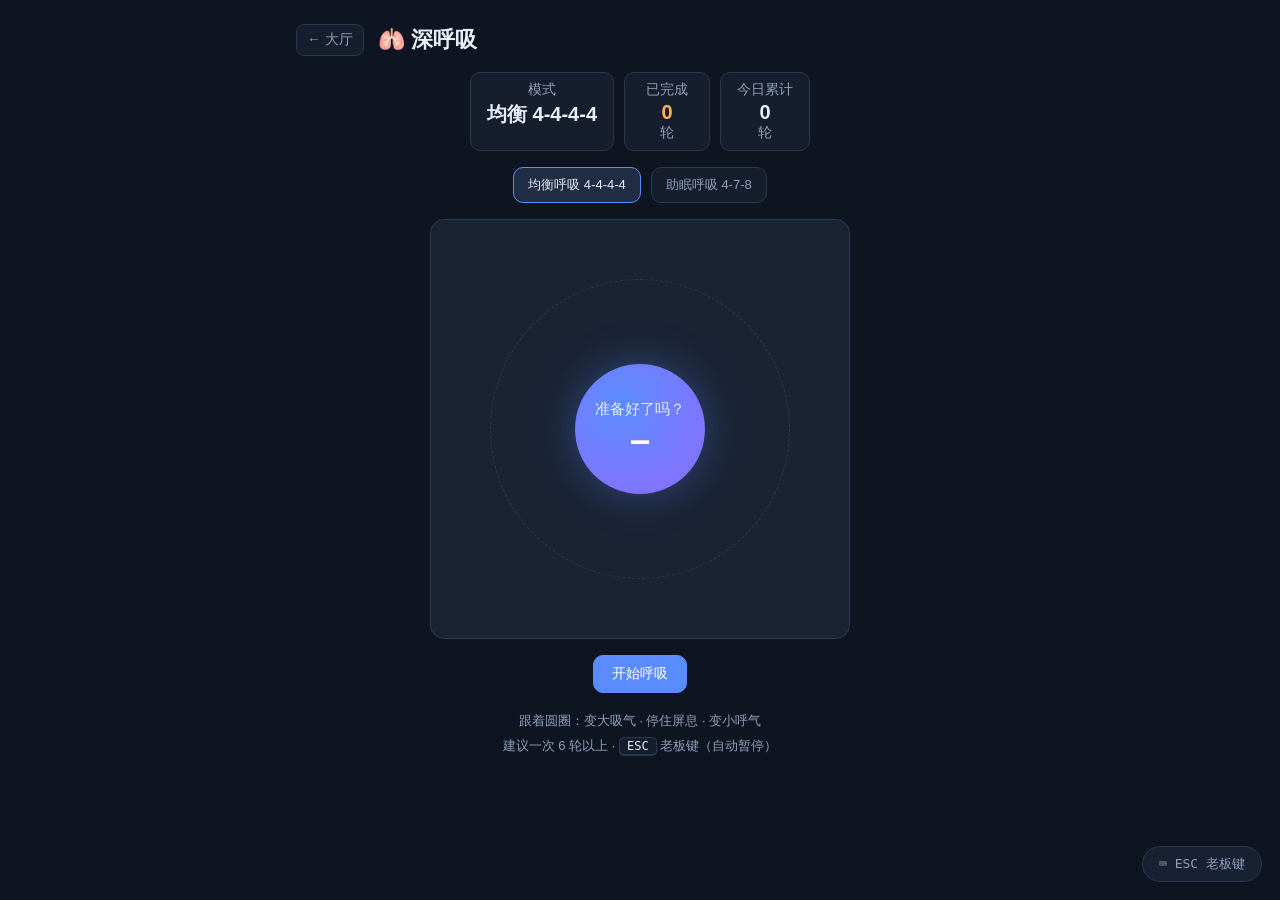
==== games/breathe/index.html @ e9174ad4 "feat(games): 添加四个新游戏功能 - 新增今日运势游戏，包含周易卦象和中英双语谐音梗 - 新增深呼吸训练游戏，支持均衡和助眠两种呼吸模式 - 新增长沙去哪玩路线生成器，随机拼装游玩路线并支" ====
<!DOCTYPE html>
<html lang="zh-CN">
<head>
  <meta charset="UTF-8">
  <meta name="viewport" content="width=device-width, initial-scale=1.0">
  <title>深呼吸 · 摸鱼大厅</title>
  <link rel="icon" href="data:image/svg+xml,<svg xmlns='http://www.w3.org/2000/svg' viewBox='0 0 100 100'><text y='0.9em' font-size='90'>🫁</text></svg>">
  <link rel="stylesheet" href="../../css/style.css">
</head>
<body>
  <main class="game-page">
    <div class="topbar">
      <a class="back-link" href="../../index.html">← 大厅</a>
      <h1>🫁 深呼吸</h1>
    </div>

    <div class="status-row">
      <div class="chip">模式<b id="mode-name">均衡 4-4-4-4</b></div>
      <div class="chip best">已完成<b id="rounds">0</b>轮</div>
      <div class="chip">今日累计<b id="total">0</b>轮</div>
    </div>

    <div class="mode-row">
      <button class="btn mode-btn active" data-mode="box" type="button">均衡呼吸 4-4-4-4</button>
      <button class="btn mode-btn" data-mode="relax" type="button">助眠呼吸 4-7-8</button>
    </div>

    <div class="breath-stage board-wrap">
      <div class="breath-ring"></div>
      <div class="breath-circle" id="circle">
        <span class="ph" id="phase">准备好了吗？</span>
        <b id="count">—</b>
      </div>
    </div>

    <button class="btn primary" id="toggle" type="button">开始呼吸</button>

    <p class="hint">
      跟着圆圈：变大吸气 · 停住屏息 · 变小呼气<br>
      建议一次 6 轮以上 · <kbd>ESC</kbd> 老板键（自动暂停）
    </p>
  </main>

  <script src="../../js/common.js"></script>
  <script src="./breathe.js"></script>
</body>
</html>
---- css/style.css ----
:root {
  --bg: #0e1420;
  --bg-soft: #161e2e;
  --card: #1a2334;
  --card-hover: #212d44;
  --border: #2a3852;
  --text: #e8edf6;
  --text-dim: #8fa0bd;
  --accent: #5b8cff;
  --accent-2: #8f6bff;
  --good: #3ddc97;
  --warn: #ffb454;
  --bad: #ff6b81;
  --radius: 14px;
  --mono: "SF Mono", "Cascadia Code", Consolas, "JetBrains Mono", monospace;
}

* { margin: 0; padding: 0; box-sizing: border-box; }

html, body { height: 100%; }

body {
  background: var(--bg);
  color: var(--text);
  font-family: -apple-system, BlinkMacSystemFont, "Segoe UI", "PingFang SC",
    "Hiragino Sans GB", "Microsoft YaHei", sans-serif;
  min-height: 100%;
  display: flex;
  flex-direction: column;
  -webkit-font-smoothing: antialiased;
}

a { color: var(--accent); text-decoration: none; }

/* ===== 大厅 ===== */

.lobby {
  max-width: 980px;
  margin: 0 auto;
  padding: 48px 24px 64px;
  width: 100%;
  flex: 1;
}

.lobby header { text-align: center; margin-bottom: 40px; }

.lobby .badge {
  display: inline-block;
  font-size: 13px;
  color: var(--text-dim);
  background: var(--bg-soft);
  border: 1px solid var(--border);
  border-radius: 999px;
  padding: 6px 14px;
  margin-bottom: 18px;
}

.lobby h1 {
  font-size: 42px;
  letter-spacing: 2px;
  background: linear-gradient(120deg, var(--accent), var(--accent-2));
  -webkit-background-clip: text;
  background-clip: text;
  color: transparent;
}

.lobby .subtitle { color: var(--text-dim); margin-top: 10px; font-size: 15px; }

.card-grid {
  display: grid;
  grid-template-columns: repeat(auto-fill, minmax(300px, 1fr));
  gap: 20px;
}

.game-card {
  display: flex;
  align-items: center;
  gap: 18px;
  background: var(--card);
  border: 1px solid var(--border);
  border-radius: var(--radius);
  padding: 22px 24px;
  color: var(--text);
  transition: transform 0.15s ease, background 0.15s ease, border-color 0.15s ease;
}

.game-card:hover {
  background: var(--card-hover);
  border-color: var(--accent);
  transform: translateY(-3px);
}

.game-card .icon {
  font-size: 40px;
  width: 68px;
  height: 68px;
  display: flex;
  align-items: center;
  justify-content: center;
  background: var(--bg-soft);
  border-radius: 12px;
  flex-shrink: 0;
}

.game-card .info h2 { font-size: 19px; margin-bottom: 6px; }
.game-card .info p { font-size: 13px; color: var(--text-dim); line-height: 1.5; }
.game-card .arrow { margin-left: auto; color: var(--text-dim); font-size: 20px; }

.lobby footer {
  text-align: center;
  color: var(--text-dim);
  font-size: 13px;
  margin-top: 48px;
}

/* ===== 游戏页通用 ===== */

.game-page {
  max-width: 720px;
  margin: 0 auto;
  padding: 24px 16px 48px;
  width: 100%;
  flex: 1;
  display: flex;
  flex-direction: column;
  align-items: center;
  gap: 16px;
}

.topbar {
  width: 100%;
  display: flex;
  align-items: center;
  gap: 14px;
}

.back-link {
  color: var(--text-dim);
  font-size: 14px;
  display: inline-flex;
  align-items: center;
  gap: 6px;
  padding: 6px 10px;
  border-radius: 8px;
  border: 1px solid var(--border);
  background: var(--bg-soft);
}

.back-link:hover { color: var(--text); border-color: var(--accent); }

.topbar h1 { font-size: 22px; flex: 1; }

.status-row {
  display: flex;
  gap: 10px;
  flex-wrap: wrap;
  justify-content: center;
}

.chip {
  background: var(--bg-soft);
  border: 1px solid var(--border);
  border-radius: 10px;
  padding: 8px 16px;
  font-size: 14px;
  color: var(--text-dim);
  min-width: 86px;
  text-align: center;
}

.chip b { display: block; font-size: 20px; color: var(--text); margin-top: 2px; }
.chip.best b { color: var(--warn); }

.board-wrap {
  background: var(--card);
  border: 1px solid var(--border);
  border-radius: var(--radius);
  padding: 18px;
}

canvas.board { display: block; border-radius: 8px; }

.btn {
  font-family: inherit;
  font-size: 14px;
  color: var(--text);
  background: var(--bg-soft);
  border: 1px solid var(--border);
  border-radius: 10px;
  padding: 9px 18px;
  cursor: pointer;
  transition: border-color 0.15s ease, background 0.15s ease;
}

.btn:hover { border-color: var(--accent); background: var(--card-hover); }
.btn.primary { background: var(--accent); border-color: var(--accent); color: #fff; }
.btn.primary:hover { filter: brightness(1.1); }
.btn:disabled { opacity: 0.45; cursor: not-allowed; }

.hint {
  color: var(--text-dim);
  font-size: 13px;
  text-align: center;
  line-height: 1.9;
}

.hint kbd {
  font-family: var(--mono);
  font-size: 12px;
  background: var(--bg-soft);
  border: 1px solid var(--border);
  border-bottom-width: 2px;
  border-radius: 5px;
  padding: 1px 7px;
  color: var(--text);
}

.overlay-mask {
  position: absolute;
  inset: 0;
  background: rgba(10, 14, 22, 0.82);
  display: flex;
  flex-direction: column;
  align-items: center;
  justify-content: center;
  gap: 14px;
  border-radius: 8px;
  z-index: 5;
}

.overlay-mask h2 { font-size: 26px; }
.overlay-mask p { color: var(--text-dim); font-size: 14px; }

.stage { position: relative; }

/* ===== 2048 ===== */

.grid2048 {
  position: relative;
  width: min(88vw, 440px);
  height: min(88vw, 440px);
  background: #232f47;
  border-radius: 10px;
  padding: 2.5%;
}

.grid2048 .cell {
  position: absolute;
  width: 22.5%;
  height: 22.5%;
  background: #1b2740;
  border-radius: 8px;
}

.grid2048 .tile {
  position: absolute;
  width: 22.5%;
  height: 22.5%;
  border-radius: 8px;
  display: flex;
  align-items: center;
  justify-content: center;
  font-weight: 700;
  font-size: clamp(18px, 6vw, 34px);
  transition: left 0.12s ease, top 0.12s ease;
}

@keyframes pop-in {
  0% { transform: scale(0); }
  60% { transform: scale(1.08); }
  100% { transform: scale(1); }
}

@keyframes merged-pop {
  0% { transform: scale(1); }
  50% { transform: scale(1.18); }
  100% { transform: scale(1); }
}

.tile.new { animation: pop-in 0.18s ease; }
.tile.merged { animation: merged-pop 0.18s ease; }

/* ===== 推箱子 ===== */

.soko-board {
  display: grid;
  gap: 3px;
  background: var(--bg-soft);
  padding: 12px;
  border-radius: 10px;
}

.soko-cell {
  aspect-ratio: 1;
  border-radius: 6px;
  display: flex;
  align-items: center;
  justify-content: center;
  font-size: clamp(16px, 3.4vw, 26px);
}

.soko-floor { background: #1d2942; }
.soko-wall { background: #42537a; box-shadow: inset 0 -3px 0 rgba(0,0,0,0.25); }
.soko-goal { background: #234232; box-shadow: inset 0 0 0 2px #2e5c47; }
.soko-box { background: #8a6a3d; box-shadow: inset 0 -4px 0 rgba(0,0,0,0.28); }
.soko-box.soko-box-done { background: var(--good); box-shadow: inset 0 -4px 0 rgba(0,0,0,0.2); }

.level-row { display: flex; gap: 8px; align-items: center; flex-wrap: wrap; justify-content: center; }

/* ===== 深呼吸 ===== */

.mode-row {
  display: flex;
  gap: 10px;
  flex-wrap: wrap;
  justify-content: center;
}

.btn.mode-btn { font-size: 13px; padding: 8px 14px; color: var(--text-dim); }
.btn.mode-btn.active {
  color: var(--text);
  border-color: var(--accent);
  background: var(--card-hover);
}

.breath-stage {
  width: min(88vw, 420px);
  height: min(88vw, 420px);
  display: flex;
  align-items: center;
  justify-content: center;
  position: relative;
}

.breath-ring {
  position: absolute;
  inset: 14%;
  border-radius: 50%;
  border: 1px dashed var(--border);
  pointer-events: none;
}

.breath-circle {
  width: 34%;
  height: 34%;
  border-radius: 50%;
  display: flex;
  flex-direction: column;
  align-items: center;
  justify-content: center;
  gap: 4px;
  background: radial-gradient(circle at 35% 30%, var(--accent), var(--accent-2));
  box-shadow: 0 0 42px rgba(91, 140, 255, 0.35);
  transition: width 4s ease-in-out, height 4s ease-in-out;
}

.breath-circle.inhale { width: 66%; height: 66%; }
.breath-circle.exhale { width: 34%; height: 34%; }

.breath-circle .ph { font-size: 15px; color: rgba(255, 255, 255, 0.85); }
.breath-circle b {
  font-size: 30px;
  font-family: var(--mono);
  color: #fff;
}

/* ===== 今日运势 ===== */

.fortune-card {
  width: min(92vw, 460px);
  background: linear-gradient(180deg, var(--card), var(--bg-soft));
  border: 1px solid var(--border);
  border-radius: var(--radius);
  padding: 32px 28px 28px;
  text-align: center;
  display: flex;
  flex-direction: column;
  gap: 15px;
  align-items: center;
  position: relative;
  overflow: hidden;
  box-shadow: 0 18px 50px rgba(0, 0, 0, 0.35);
}

/* 卡片顶部一道渐变高光 */
.fortune-card::before {
  content: "";
  position: absolute;
  top: 0;
  left: 0;
  right: 0;
  height: 3px;
  background: linear-gradient(90deg, transparent, var(--warn), var(--accent-2), transparent);
}

.fortune-date {
  color: var(--text-dim);
  font-size: 13px;
  letter-spacing: 1px;
}

.fortune-count {
  font-family: var(--mono);
  font-size: 12px;
  color: var(--warn);
  border: 1px solid rgba(255, 180, 84, 0.35);
  background: rgba(255, 180, 84, 0.08);
  border-radius: 999px;
  padding: 3px 12px;
  letter-spacing: 2px;
}

.fortune-hex {
  display: flex;
  flex-direction: column;
  align-items: center;
  gap: 0;
  color: var(--warn);
  text-shadow: 0 0 22px rgba(255, 180, 84, 0.45);
  user-select: none;
}

.fortune-hex .tri {
  font-size: 54px;
  line-height: 1;
}

.gua-name {
  font-size: 21px;
  letter-spacing: 6px;
  text-indent: 6px;
}

.gua-line {
  color: var(--text-dim);
  font-size: 13px;
  letter-spacing: 1px;
  line-height: 1.6;
  margin-top: 6px;
}

.fortune-divider {
  width: 64px;
  height: 1px;
  background: linear-gradient(90deg, transparent, var(--border), transparent);
}

/* 预留固定行数：一句话/两句话切换时按钮不动，短文垂直居中 */
.fortune-zh {
  font-size: 17px;
  line-height: 1.7;
  min-height: 58px;
  display: flex;
  align-items: center;
  justify-content: center;
}

.fortune-en {
  color: var(--text-dim);
  font-size: 15px;
  line-height: 1.65;
  font-style: italic;
  min-height: 74px;
  display: flex;
  align-items: center;
  justify-content: center;
}

/* ===== 长沙路线 ===== */

.cs-actions { display: flex; gap: 10px; flex-wrap: wrap; justify-content: center; }

.cs-route {
  list-style: none;
  width: min(92vw, 560px);
  display: flex;
  flex-direction: column;
  gap: 0;
}

.cs-stop {
  display: flex;
  gap: 16px;
  position: relative;
  padding-bottom: 22px;
}

.cs-stop::before {
  content: "";
  position: absolute;
  left: 21px;
  top: 44px;
  bottom: 0;
  width: 2px;
  background: var(--border);
}

.cs-stop:last-child::before { display: none; }

.cs-dot {
  width: 44px;
  height: 44px;
  border-radius: 50%;
  background: var(--bg-soft);
  border: 1px solid var(--border);
  display: flex;
  align-items: center;
  justify-content: center;
  font-size: 20px;
  flex-shrink: 0;
  z-index: 1;
}

.cs-body { flex: 1; min-width: 0; }

.cs-slot {
  font-size: 12px;
  color: var(--accent);
  letter-spacing: 2px;
  margin-bottom: 2px;
}

.cs-name { font-size: 17px; margin-bottom: 4px; }
.cs-desc { color: var(--text-dim); font-size: 13px; line-height: 1.6; margin-bottom: 6px; }

.cs-tags { display: flex; gap: 6px; flex-wrap: wrap; }

.cs-tag {
  font-size: 11px;
  color: var(--text-dim);
  background: var(--bg-soft);
  border: 1px solid var(--border);
  border-radius: 999px;
  padding: 2px 9px;
}

/* ===== 六十甲子 ===== */

.gz-card {
  width: min(92vw, 520px);
  background: linear-gradient(180deg, var(--card), var(--bg-soft));
  border: 1px solid var(--border);
  border-radius: var(--radius);
  padding: 26px 24px 22px;
  display: flex;
  flex-direction: column;
  align-items: center;
  gap: 16px;
  position: relative;
  overflow: hidden;
  box-shadow: 0 18px 50px rgba(0, 0, 0, 0.35);
}

.gz-card::before {
  content: "";
  position: absolute;
  top: 0;
  left: 0;
  right: 0;
  height: 3px;
  background: linear-gradient(90deg, transparent, var(--accent), var(--accent-2), transparent);
}

.gz-mode-tag {
  font-family: var(--mono);
  font-size: 12px;
  color: var(--accent);
  letter-spacing: 2px;
  border: 1px solid rgba(91, 140, 255, 0.35);
  background: rgba(91, 140, 255, 0.08);
  border-radius: 999px;
  padding: 3px 12px;
}

.gz-question {
  font-size: 20px;
  text-align: center;
  letter-spacing: 1px;
  line-height: 1.6;
}

.gz-question b { color: var(--warn); }

.gz-options {
  display: grid;
  grid-template-columns: repeat(2, minmax(0, 1fr));
  gap: 10px;
  width: 100%;
}

.gz-option {
  font-family: inherit;
  font-size: 17px;
  letter-spacing: 2px;
  color: var(--text);
  background: var(--bg-soft);
  border: 1px solid var(--border);
  border-radius: 10px;
  padding: 12px 10px;
  cursor: pointer;
  display: flex;
  align-items: center;
  justify-content: center;
  gap: 8px;
  transition: border-color 0.15s ease, background 0.15s ease, transform 0.1s ease;
}

.gz-option:hover:not(:disabled) {
  border-color: var(--accent);
  background: var(--card-hover);
}

.gz-option:active:not(:disabled) { transform: scale(0.97); }

.gz-key {
  font-family: var(--mono);
  font-size: 11px;
  color: var(--text-dim);
  border: 1px solid var(--border);
  border-radius: 5px;
  padding: 1px 6px;
}

.gz-option.correct {
  border-color: var(--good);
  background: rgba(61, 220, 151, 0.12);
}

.gz-option.wrong {
  border-color: var(--bad);
  background: rgba(255, 107, 129, 0.12);
}

.gz-feedback {
  width: 100%;
  text-align: center;
  display: flex;
  flex-direction: column;
  gap: 6px;
}

.gz-verdict { font-size: 16px; }

.gz-explain {
  color: var(--text-dim);
  font-size: 13px;
  line-height: 1.7;
}

.gz-final {
  font-size: 52px;
  font-weight: 700;
  background: linear-gradient(120deg, var(--accent), var(--accent-2));
  -webkit-background-clip: text;
  background-clip: text;
  color: transparent;
}

.gz-final-sub { color: var(--text-dim); font-size: 13px; }

.gz-final-msg { font-size: 16px; line-height: 1.7; margin-top: 4px; }

/* 小抄面板 */
.gz-cheat {
  width: min(92vw, 560px);
  background: var(--card);
  border: 1px dashed var(--border);
  border-radius: var(--radius);
  padding: 20px 22px;
  display: flex;
  flex-direction: column;
  gap: 12px;
}

.gz-cheat h3 { font-size: 15px; }

.gz-cheat p { color: var(--text-dim); font-size: 13px; line-height: 1.8; }

.gz-cheat strong { color: var(--text); }

.gz-row {
  display: flex;
  flex-wrap: wrap;
  gap: 6px;
}

.gz-pair {
  display: inline-flex;
  align-items: baseline;
  gap: 4px;
  background: var(--bg-soft);
  border: 1px solid var(--border);
  border-radius: 8px;
  padding: 4px 8px;
}

.gz-pair b { font-size: 15px; }

.gz-pair i {
  font-style: normal;
  font-family: var(--mono);
  font-size: 11px;
  color: var(--accent);
}

/* ===== 老板键按钮 ===== */

.boss-btn {
  position: fixed;
  right: 18px;
  bottom: 18px;
  z-index: 900;
  font-family: var(--mono);
  font-size: 13px;
  color: var(--text-dim);
  background: rgba(26, 35, 52, 0.9);
  border: 1px solid var(--border);
  border-radius: 999px;
  padding: 8px 16px;
  cursor: pointer;
  backdrop-filter: blur(6px);
  user-select: none;
}

.boss-btn:hover { color: var(--text); border-color: var(--accent); }

/* ===== 老板键伪装界面（仿 VS Code） ===== */

.boss-screen {
  position: fixed;
  inset: 0;
  z-index: 1000;
  background: #1e1e1e;
  display: flex;
  flex-direction: column;
  font-family: var(--mono);
  font-size: 13px;
  color: #d4d4d4;
  overflow: hidden;
}

.boss-screen .vs-body { display: flex; flex: 1; min-height: 0; }

.boss-screen .activity-bar {
  width: 48px;
  background: #333333;
  display: flex;
  flex-direction: column;
  align-items: center;
  padding-top: 8px;
  gap: 6px;
  flex-shrink: 0;
}

.boss-screen .activity-bar .act {
  width: 48px;
  height: 46px;
  display: flex;
  align-items: center;
  justify-content: center;
  font-size: 21px;
  color: #858585;
}

.boss-screen .activity-bar .act.active {
  color: #fff;
  border-left: 2px solid #fff;
}

.boss-screen .sidebar {
  width: 240px;
  background: #252526;
  flex-shrink: 0;
  overflow-y: auto;
  padding: 8px 0;
}

.boss-screen .sidebar .sec-title {
  font-size: 11px;
  color: #bbbbbb;
  padding: 6px 16px 8px;
  font-weight: 700;
  letter-spacing: 0.5px;
}

.boss-screen .file { padding: 3px 16px 3px 28px; color: #c5c5c5; white-space: nowrap; }
.boss-screen .file.open { background: #37373d; color: #fff; }
.boss-screen .folder { padding: 3px 16px; color: #c5c5c5; }
.boss-screen .folder::before { content: "▾ "; color: #858585; }

.boss-screen .main-col { flex: 1; display: flex; flex-direction: column; min-width: 0; }

.boss-screen .tabs {
  display: flex;
  background: #252526;
  flex-shrink: 0;
}

.boss-screen .tab {
  display: flex;
  align-items: center;
  gap: 8px;
  padding: 10px 14px;
  background: #2d2d2d;
  color: #ffffff;
  border-right: 1px solid #1e1e1e;
  border-top: 1px solid transparent;
}

.boss-screen .tab.active { background: #1e1e1e; border-top: 1px solid #0078d4; }
.boss-screen .tab .close { color: #858585; }
.boss-screen .tab .close:hover { color: #fff; }

.boss-screen .editor {
  flex: 1;
  display: flex;
  overflow: auto;
  background: #1e1e1e;
  min-height: 0;
}

.boss-screen .gutter {
  padding: 12px 14px 40px 20px;
  text-align: right;
  color: #858585;
  line-height: 1.55;
  user-select: none;
  flex-shrink: 0;
}

.boss-screen .code {
  padding: 12px 20px 40px 24px;
  line-height: 1.55;
  white-space: pre;
  tab-size: 4;
}

.boss-screen .code .kw { color: #569cd6; }
.boss-screen .code .str { color: #ce9178; }
.boss-screen .code .fn { color: #dcdcaa; }
.boss-screen .code .cm { color: #6a9955; }
.boss-screen .code .num { color: #b5cea8; }
.boss-screen .code .cls { color: #4ec9b0; }

.boss-screen .status-bar {
  height: 26px;
  background: #0078d4;
  color: #fff;
  display: flex;
  align-items: center;
  font-size: 12px;
  padding: 0 12px;
  gap: 18px;
  flex-shrink: 0;
  justify-content: space-between;
}

.boss-screen .status-bar .right { display: flex; gap: 18px; }

@media (max-width: 640px) {
  .boss-screen .sidebar { display: none; }
  .lobby h1 { font-size: 32px; }
}
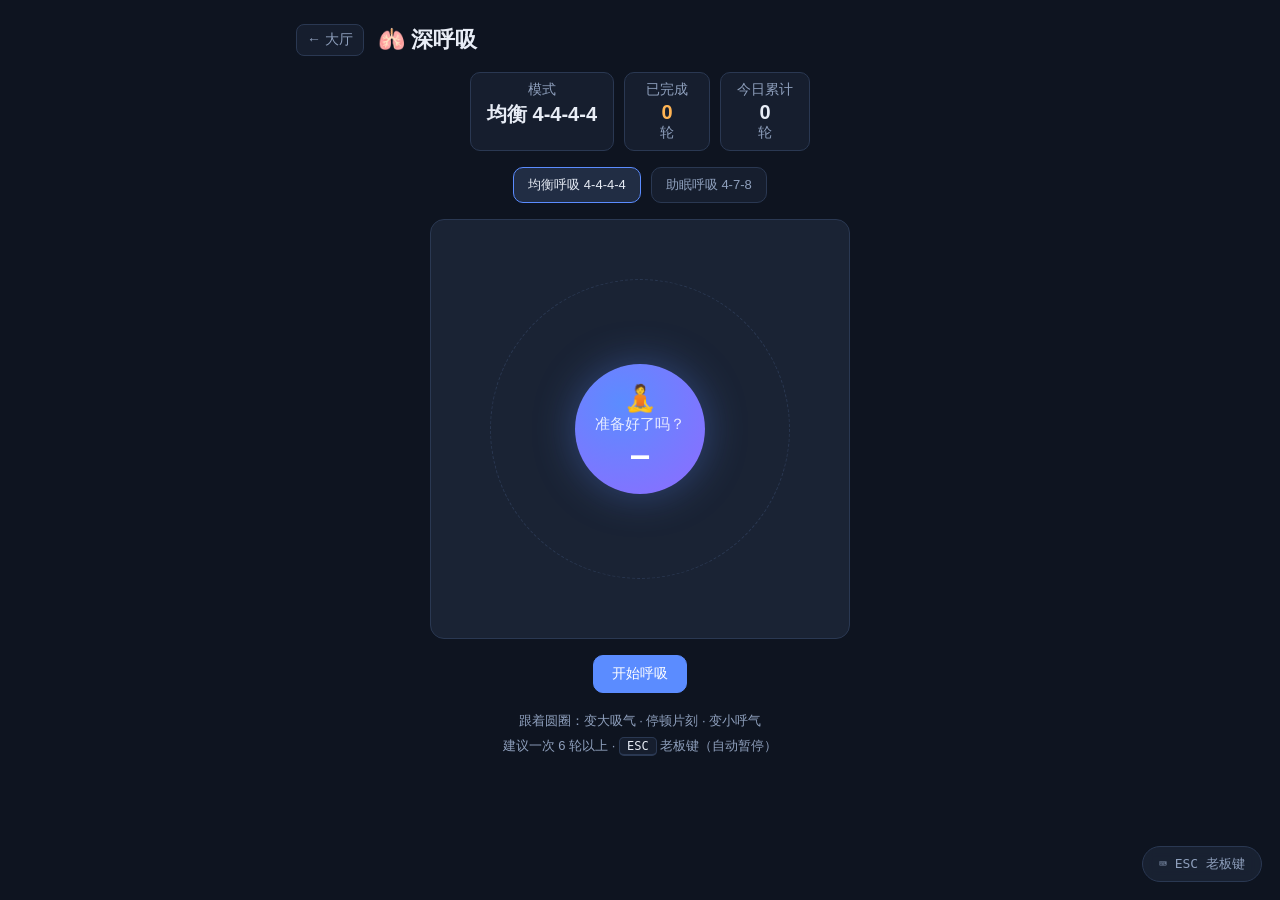
==== commit 15a4d2e2: "feat(game): 添加中国地图、摸鱼倒计时和扫雷游戏 - 新增中国地图游戏，支持全国省市县三级下钻和随机目的地功能 - 添加摸鱼倒计时功能，可自定义上下班时间并显示实时倒计时 - 实现经典扫雷游" ====
--- a/games/breathe/index.html
+++ b/games/breathe/index.html
@@ -28,6 +28,7 @@
     <div class="breath-stage board-wrap">
       <div class="breath-ring"></div>
       <div class="breath-circle" id="circle">
+        <span class="zen" aria-hidden="true">🧘</span>
         <span class="ph" id="phase">准备好了吗？</span>
         <b id="count">—</b>
       </div>
@@ -36,7 +37,7 @@
     <button class="btn primary" id="toggle" type="button">开始呼吸</button>
 
     <p class="hint">
-      跟着圆圈：变大吸气 · 停住屏息 · 变小呼气<br>
+      跟着圆圈：变大吸气 · 停顿片刻 · 变小呼气<br>
       建议一次 6 轮以上 · <kbd>ESC</kbd> 老板键（自动暂停）
     </p>
   </main>
--- a/css/style.css
+++ b/css/style.css
@@ -357,6 +357,7 @@
 .breath-circle.inhale { width: 66%; height: 66%; }
 .breath-circle.exhale { width: 34%; height: 34%; }
 
+.breath-circle .zen { font-size: 26px; line-height: 1; }
 .breath-circle .ph { font-size: 15px; color: rgba(255, 255, 255, 0.85); }
 .breath-circle b {
   font-size: 30px;
@@ -857,6 +858,451 @@
 
 .boss-screen .status-bar .right { display: flex; gap: 18px; }
 
+/* ===== 中国地图 ===== */
+
+.cm-page { max-width: 980px; }
+
+.cm-toolbar {
+  width: 100%;
+  display: flex;
+  align-items: center;
+  gap: 10px;
+  flex-wrap: wrap;
+  justify-content: center;
+}
+
+.cm-crumb {
+  display: flex;
+  align-items: center;
+  gap: 6px;
+  font-size: 14px;
+  color: var(--text-dim);
+  flex-wrap: wrap;
+  justify-content: center;
+  min-height: 34px;
+}
+
+.cm-crumb .sep { color: var(--border); }
+
+.cm-crumb .cur { color: var(--text); font-weight: 600; }
+
+.cm-crumb-btn {
+  font-family: inherit;
+  font-size: 14px;
+  color: var(--text-dim);
+  background: var(--bg-soft);
+  border: 1px solid var(--border);
+  border-radius: 8px;
+  padding: 5px 12px;
+  cursor: pointer;
+}
+
+.cm-crumb-btn:hover { color: var(--text); border-color: var(--accent); }
+
+.cm-map-wrap {
+  position: relative;
+  width: min(94vw, 880px);
+  aspect-ratio: 23 / 18;
+  padding: 0;
+  overflow: hidden;
+  touch-action: none;
+  background: var(--bg-soft);
+}
+
+.cm-map-wrap svg { width: 100%; height: 100%; display: block; }
+
+.cm-region {
+  fill: #243352;
+  stroke: var(--bg);
+  stroke-width: 0.6;
+  cursor: pointer;
+  transition: fill 0.15s ease;
+}
+
+.cm-region:hover { fill: var(--accent); }
+
+.cm-region.hl { fill: var(--good); }
+
+.cm-labels { pointer-events: none; }
+
+.cm-labels text {
+  fill: rgba(232, 237, 246, 0.7);
+  text-anchor: middle;
+  dominant-baseline: middle;
+  pointer-events: none;
+}
+
+.cm-tip {
+  position: fixed;
+  z-index: 950;
+  display: none;
+  background: rgba(26, 35, 52, 0.95);
+  border: 1px solid var(--border);
+  border-radius: 8px;
+  padding: 4px 10px;
+  font-size: 13px;
+  pointer-events: none;
+  white-space: nowrap;
+}
+
+.cm-zoom {
+  position: absolute;
+  right: 12px;
+  top: 12px;
+  display: flex;
+  flex-direction: column;
+  gap: 6px;
+  z-index: 5;
+}
+
+.cm-zoom button {
+  width: 34px;
+  height: 34px;
+  font-size: 16px;
+  font-family: var(--mono);
+  color: var(--text-dim);
+  background: rgba(26, 35, 52, 0.9);
+  border: 1px solid var(--border);
+  border-radius: 8px;
+  cursor: pointer;
+}
+
+.cm-zoom button:hover { color: var(--text); border-color: var(--accent); }
+
+.cm-loading {
+  position: absolute;
+  inset: 0;
+  display: flex;
+  align-items: center;
+  justify-content: center;
+  background: rgba(14, 20, 32, 0.55);
+  color: var(--text-dim);
+  font-size: 14px;
+  z-index: 6;
+  pointer-events: none;
+  opacity: 0;
+  transition: opacity 0.2s ease;
+}
+
+.cm-loading.show { opacity: 1; }
+
+.cm-result {
+  position: absolute;
+  inset: 0;
+  z-index: 8;
+  display: flex;
+  flex-direction: column;
+  align-items: center;
+  justify-content: center;
+  gap: 10px;
+  background: rgba(10, 14, 22, 0.86);
+  backdrop-filter: blur(4px);
+  text-align: center;
+  padding: 20px;
+}
+
+.cm-result[hidden] { display: none; }
+
+.cm-result-icon { font-size: 46px; }
+
+.cm-result-title { color: var(--text-dim); font-size: 13px; letter-spacing: 3px; }
+
+.cm-result-place {
+  font-size: clamp(18px, 4vw, 26px);
+  font-weight: 700;
+  letter-spacing: 1px;
+  background: linear-gradient(120deg, var(--accent), var(--accent-2));
+  -webkit-background-clip: text;
+  background-clip: text;
+  color: transparent;
+}
+
+.cm-result-msg { color: var(--text-dim); font-size: 14px; }
+
+.cm-result-actions {
+  display: flex;
+  gap: 10px;
+  margin-top: 10px;
+  flex-wrap: wrap;
+  justify-content: center;
+}
+
+.cm-toast {
+  position: fixed;
+  top: 18px;
+  left: 50%;
+  transform: translate(-50%, -8px);
+  z-index: 960;
+  font-size: 14px;
+  color: var(--text);
+  background: rgba(26, 35, 52, 0.95);
+  border: 1px solid var(--border);
+  border-radius: 10px;
+  padding: 10px 18px;
+  opacity: 0;
+  pointer-events: none;
+  transition: opacity 0.25s ease, transform 0.25s ease;
+}
+
+.cm-toast.show { opacity: 1; transform: translate(-50%, 0); }
+
+/* 乡镇/街道列表面板 */
+
+.cm-towns {
+  width: min(92vw, 880px);
+  background: var(--card);
+  border: 1px solid var(--border);
+  border-radius: var(--radius);
+  padding: 16px 18px 14px;
+}
+
+.cm-towns[hidden] { display: none; }
+
+.cm-towns h3 { font-size: 15px; margin-bottom: 12px; }
+
+.cm-town-row {
+  display: flex;
+  flex-wrap: wrap;
+  gap: 8px;
+  max-height: 210px;
+  overflow-y: auto;
+}
+
+.cm-town {
+  font-family: inherit;
+  font-size: 13px;
+  color: var(--text-dim);
+  background: var(--bg-soft);
+  border: 1px solid var(--border);
+  border-radius: 999px;
+  padding: 5px 13px;
+  cursor: pointer;
+  transition: border-color 0.15s ease, color 0.15s ease, background 0.15s ease;
+}
+
+.cm-town:hover { color: var(--text); border-color: var(--accent); }
+
+.cm-town.active {
+  color: var(--good);
+  border-color: var(--good);
+  background: rgba(61, 220, 151, 0.1);
+}
+
+.cm-towns-note {
+  margin-top: 12px;
+  color: var(--text-dim);
+  font-size: 12px;
+  line-height: 1.6;
+}
+
+/* ===== 摸鱼倒计时 ===== */
+
+.cd-card {
+  width: min(92vw, 520px);
+  background: linear-gradient(180deg, var(--card), var(--bg-soft));
+  border: 1px solid var(--border);
+  border-radius: var(--radius);
+  padding: 30px 28px 26px;
+  text-align: center;
+  display: flex;
+  flex-direction: column;
+  gap: 12px;
+  align-items: center;
+  position: relative;
+  overflow: hidden;
+  box-shadow: 0 18px 50px rgba(0, 0, 0, 0.35);
+}
+
+.cd-card::before {
+  content: "";
+  position: absolute;
+  top: 0;
+  left: 0;
+  right: 0;
+  height: 3px;
+  background: linear-gradient(90deg, transparent, var(--good), var(--accent), transparent);
+}
+
+.cd-date {
+  color: var(--text-dim);
+  font-size: 13px;
+  letter-spacing: 1px;
+}
+
+.cd-label {
+  font-size: 14px;
+  color: var(--text-dim);
+  letter-spacing: 6px;
+  text-indent: 6px;
+}
+
+.cd-timer {
+  font-family: var(--mono);
+  font-size: clamp(48px, 14vw, 72px);
+  font-weight: 700;
+  letter-spacing: 2px;
+  line-height: 1.1;
+  background: linear-gradient(120deg, var(--accent), var(--accent-2));
+  -webkit-background-clip: text;
+  background-clip: text;
+  color: transparent;
+  font-variant-numeric: tabular-nums;
+}
+
+.cd-sub {
+  color: var(--text-dim);
+  font-size: 14px;
+}
+
+.cd-progress {
+  width: 100%;
+  height: 10px;
+  border-radius: 999px;
+  background: var(--bg-soft);
+  border: 1px solid var(--border);
+  overflow: hidden;
+  margin-top: 6px;
+}
+
+.cd-progress-bar {
+  height: 100%;
+  width: 0;
+  border-radius: 999px;
+  background: linear-gradient(90deg, var(--accent), var(--accent-2));
+  transition: width 0.6s ease;
+}
+
+.cd-progress-text {
+  font-family: var(--mono);
+  font-size: 12px;
+  color: var(--text-dim);
+  letter-spacing: 1px;
+}
+
+.cd-settings {
+  display: flex;
+  gap: 10px;
+  flex-wrap: wrap;
+  justify-content: center;
+  align-items: center;
+}
+
+.cd-field {
+  display: inline-flex;
+  align-items: center;
+  gap: 8px;
+  font-size: 13px;
+  color: var(--text-dim);
+  background: var(--bg-soft);
+  border: 1px solid var(--border);
+  border-radius: 10px;
+  padding: 7px 12px;
+}
+
+.cd-field input {
+  font-family: var(--mono);
+  font-size: 15px;
+  color: var(--text);
+  background: transparent;
+  border: none;
+  outline: none;
+  cursor: pointer;
+}
+
+.cd-field input::-webkit-calendar-picker-indicator { cursor: pointer; }
+
+.cd-quote {
+  color: var(--text-dim);
+  font-size: 14px;
+  min-height: 22px;
+  text-align: center;
+}
+
+/* ===== 扫雷 ===== */
+
+.ms-board {
+  display: grid;
+  gap: 3px;
+  background: var(--bg-soft);
+  border: 1px solid var(--border);
+  border-radius: 10px;
+  padding: 10px;
+  width: 100%;
+  touch-action: manipulation;
+  user-select: none;
+}
+
+.ms-cell {
+  aspect-ratio: 1;
+  border-radius: 5px;
+  border: 1px solid var(--border);
+  background: #26334f;
+  font-family: var(--mono);
+  font-size: clamp(13px, 2.6vw, 17px);
+  font-weight: 700;
+  line-height: 1;
+  color: var(--text);
+  cursor: pointer;
+  padding: 0;
+  transition: background 0.1s ease, border-color 0.1s ease;
+}
+
+.ms-cell:hover:not(.open) {
+  background: #31405f;
+  border-color: var(--accent);
+}
+
+.ms-cell:focus-visible {
+  outline: 2px solid var(--accent);
+  outline-offset: -2px;
+}
+
+.ms-cell.open {
+  background: #18233a;
+  border-color: #202d48;
+  cursor: default;
+}
+
+.ms-cell.flag { font-size: clamp(11px, 2.2vw, 14px); }
+
+.ms-cell.mine { background: rgba(255, 107, 129, 0.12); }
+
+.ms-cell.boom {
+  background: var(--bad);
+  border-color: var(--bad);
+}
+
+/* 经典数字配色，适配深色背景 */
+.ms-cell.n1 { color: #6ea8ff; }
+.ms-cell.n2 { color: #3ddc97; }
+.ms-cell.n3 { color: #ff6b81; }
+.ms-cell.n4 { color: #b48cff; }
+.ms-cell.n5 { color: #ffb454; }
+.ms-cell.n6 { color: #35d0c5; }
+.ms-cell.n7 { color: #e8edf6; }
+.ms-cell.n8 { color: #8fa0bd; }
+
+.ms-result {
+  display: flex;
+  align-items: center;
+  gap: 14px;
+  background: var(--card);
+  border: 1px solid var(--border);
+  border-radius: var(--radius);
+  padding: 14px 24px;
+}
+
+.ms-result[hidden] { display: none; }
+
+.ms-face { font-size: 34px; line-height: 1; }
+
+.ms-msg { font-size: 15px; }
+
+@media (max-width: 640px) {
+  .ms-board { gap: 2px; padding: 6px; }
+  .ms-cell { border-radius: 4px; }
+}
+
 @media (max-width: 640px) {
   .boss-screen .sidebar { display: none; }
   .lobby h1 { font-size: 32px; }
